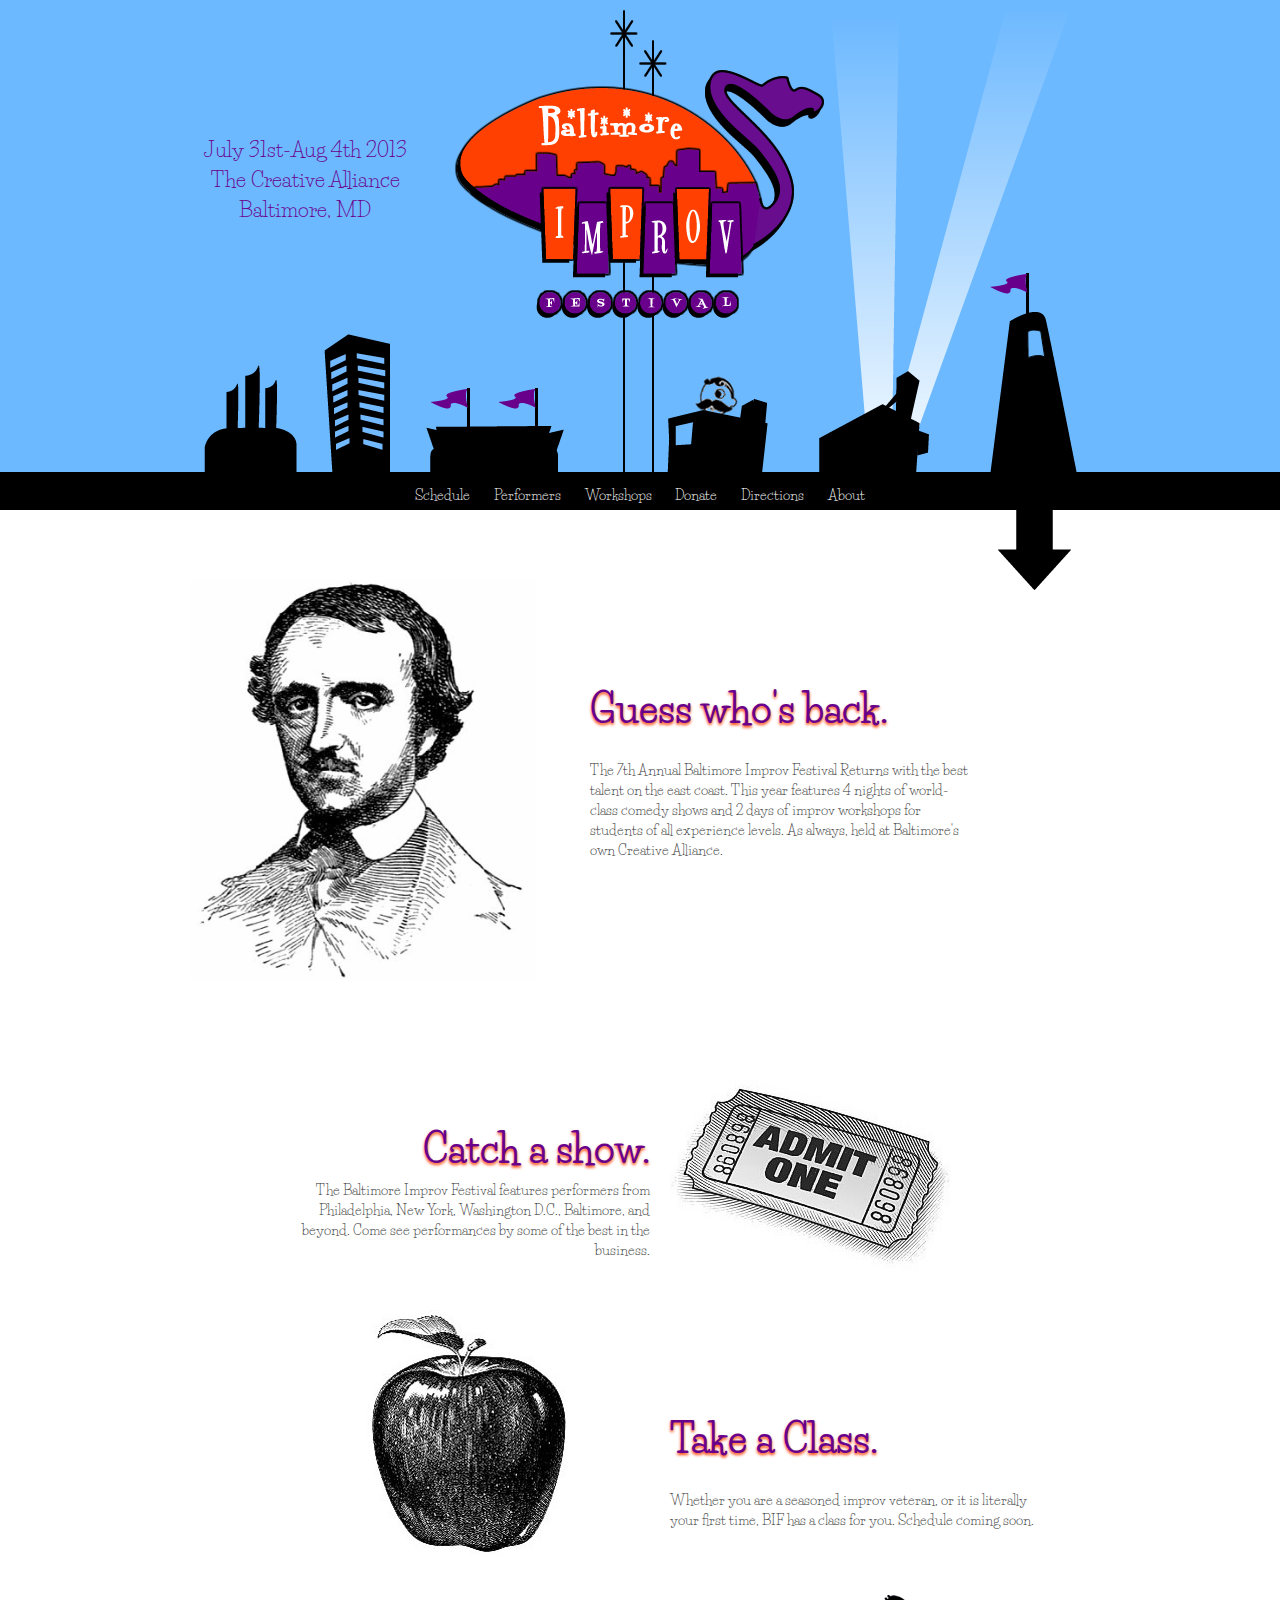
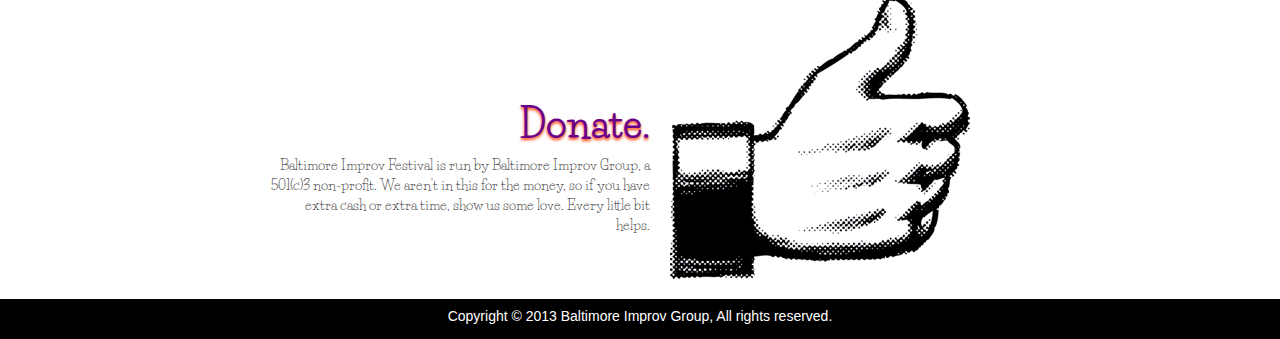
==== index.html @ c58a4d20 "got the real images." ====
<!DOCTYPE html>
<html lang="en">
  <head>
    <meta charset="utf-8">
    <title>Baltimore Improv Festival</title>
    <meta name="viewport" content="width=device-width, initial-scale=1.0, user-scalable=no">
    <meta name="description" content="Baltimore Improv Festival.">
    <meta name="author" content="Matthew McCall">

      <!--Style Sheets.-->
    <link href="./css/festival.css" rel="stylesheet">
    <link href="./css/bootstrap.min.css" rel="stylesheet">
    <link href='http://fonts.googleapis.com/css?family=Life+Savers' rel='stylesheet' type='text/css'>

      <!-- HTML5 shim, for IE6-8 support of HTML5 elements -->
    <!--[if lt IE 9]>
      <script src="./js/html5shiv.js"></script>
    <![endif]-->

      <!-- Fav and touch icons -->
    <link rel="apple-touch-icon-precomposed" sizes="144x144" href="../ico/apple-touch-icon-144-precomposed.png">
    <link rel="apple-touch-icon-precomposed" sizes="114x114" href="../ico/apple-touch-icon-114-precomposed.png">
    <link rel="apple-touch-icon-precomposed" sizes="72x72" href="../ico/apple-touch-icon-72-precomposed.png">
    <link rel="apple-touch-icon-precomposed" href="../ico/apple-touch-icon-57-precomposed.png">
    <link rel="shortcut icon" href="./ico/favicon.png">
  </head>
  <body>
  <!--Header Stub for jQuery include.-->
  <div id="header"></div>
    <!--Body.-->
    <div id="fb-content" class="container">
      <div class="row">
        <div class="span5">
          <img src="./img/poe.jpg" class="festivalImage">
        </div>
        <div class="span5 festivalContent">
          <h1>Guess who's back.</h1>
          </br>
          <p>The 7th Annual Baltimore Improv Festival Returns with the best talent on the east coast.  This year features 4 nights of world-class comedy shows and 2 days of improv workshops for students of all experience levels.  As always, held at Baltimore's own Creative Alliance.</p>
        </div>
      </div>
      <div class="row">
        <div class="span5 offset1 festivalContent shiftRight">
          <h1>Catch a show.</h1>
          <p>The Baltimore Improv Festival features performers from Philadelphia, New York, Washington D.C., Baltimore, and beyond.  Come see performances by some of the best in the business.</p>
        </div>
        <div class="span5">
          <img src="./img/ticket.jpg" class="festivalImage">
        </div>
      </div>
    <div class="row">
      <div class="span4 offset2">
          <img src="./img/apple.jpg" class="festivalImage">
      </div>
      <div class="span5 festivalContent">
        <h1>Take a Class.</h1>
        </br>
        <p>Whether you are a seasoned improv veteran, or it is literally your first time, BIF has a class for you.  Schedule coming soon.</p>
      </div>
    </div>
          <div class="row">
        <div class="span5 offset1 festivalContent shiftRight">
          <h1>Donate.</h1>
          <p>Baltimore Improv Festival is run by Baltimore Improv Group, a 501(c)3 non-profit.  We aren't in this for the money, so if you have extra cash or extra time, show us some love.  Every little bit helps.</p>
        </div>
        <div class="span5">
          <img src="./img/thumb.jpg" class="festivalImage">
        </div>
      </div>
    </div>

    <!--Footer Stub for jQuery include.-->
    <div id="footer"></div>

    <!--Scripts.-->
    <script src="./js/jquery-1.9.1.min.js"></script>
    <script src="./js/jquery-ui.js"></script>
    <script src="./js/bootstrap.min.js"></script>
    <script>
      $('#header').load("./common/header.html");
      $('#footer').load("./common/footer.html");
    </script>
  </div>
</div>
  </body>
</html>
---- css/festival.css ----
/* Custom CSS Layered onto Twitter Bootstrap. */

body {
	margin: 0px;
}

.fh {
	background-color: rgb(109, 185, 255);
}

.scheduleButton {
	width: 90%;
}

.scheduleHeader td h4{
	text-align: center;
}

.ticketInformation {
	margin-top: 100px;
	text-align: right;
}

.performerContent .calendarTime {
	padding: 20px;
}

#fh-home {
	height: 500px;
	min-width: 900px;
	margin: 0;
	padding: 10px 0 0 0;
	background-image: url('../img/hdr_logo.png');
	background-repeat: no-repeat;
	background-position: center bottom;
}

#fh-content {
	width: 900px;
}

#fh-home-inner {
	width: 100%;
	min-height: 500px;
	background-image:  url('../img/hdr_menubar.png');
	background-repeat: repeat-x;
	background-position: center bottom;
}

#fh-home-lights {
	width: 900px;
	min-height: 500px;
	margin: 0 auto;
	background-image:  url('../img/hdr_lights.png');
	background-repeat: no-repeat;
	background-position: 97% 0%;
}

#fh-home-content {
	width: 900px;
	min-height: 500px;
	margin: 0 auto;
	background-image:  url('../img/hdr_buildings.png');
	background-repeat: no-repeat;
	background-position: center bottom;
}

#fb-content {
	min-height: 300px;
}

#fh-home-lead {
	margin: 125px 0;
	height:100px;
	width: 230px;
	float:left;
	font-family: 'Life Savers', cursive;
	text-align: center;
	color: #69008C;
}

#fh-home-link {
	position:absolute;
	width: 400px;
	height:200px;
	margin: 75px 0 0 250px;

}

#fh-home-navigation {
	text-align: center;
	vertical-align: bottom;
	padding-top: 475px;
	bottom: 0;
}

#fh-home-navigation a {
	color: rgb(255,255,255);
	margin: 0 10px;
	font-family: 'Life Savers', cursive;
}

.announcement {
	font-size: 60px;
	text-align: center;
	margin-top: 40px;
}

.ff {
	width: 100%;
	min-height: 40px;
	background-color: rgb(0,0,0);
	text-align: center;
}

.ff #copyright {
	color: rgb(255,255,255);
	line-height: 2.5em;
}

.ff #copyright a, .ff #copyright a:hover {
	color:rgb(255,255,255);

}

/*Image Styling

.festivalImageFrame {
	background-image: url('../img/img_frame.png');
	background-repeat: no-repeat;
	background-position: center;
	width: 420px;
	margin: 0 auto;
}

.festivalImage {
	width: 360px;
	height: 270px;
	padding:30px;
}*/

.festivalImage {
	max-width: 400px;
	max-height: 400px;
}

/*Content Styling*/

.container {
	padding-top:50px;
	background-image: url('../img/arrow.png');
	background-repeat: no-repeat;
	background-position: right top;
}

.row {
	padding: 20px;
}

.festivalContent {
	margin-top: 100px;
	font-family: 'Life Savers', cursive;
}

.festivalContent h1 {
	font-weight: bold;
	text-shadow: 0px 2px 3px #FF4000;
	color: #69008C;
}

.performerContent {
	font-family: 'Life Savers', cursive;	
}

.performerContent h1 {
	font-weight: bold;
	text-shadow: 0px 2px 3px #FF4000;
	color: #69008C;
}


.performerImage {
	min-width: 200px;
	max-width: 400px;
	border: black;
	border-style: solid;
	border-width: 10px;
	box-shadow: 1px 2px 3px #FF4000;
}
/*Used to change text alignment.*/

.shiftRight {
	text-align: right;
}
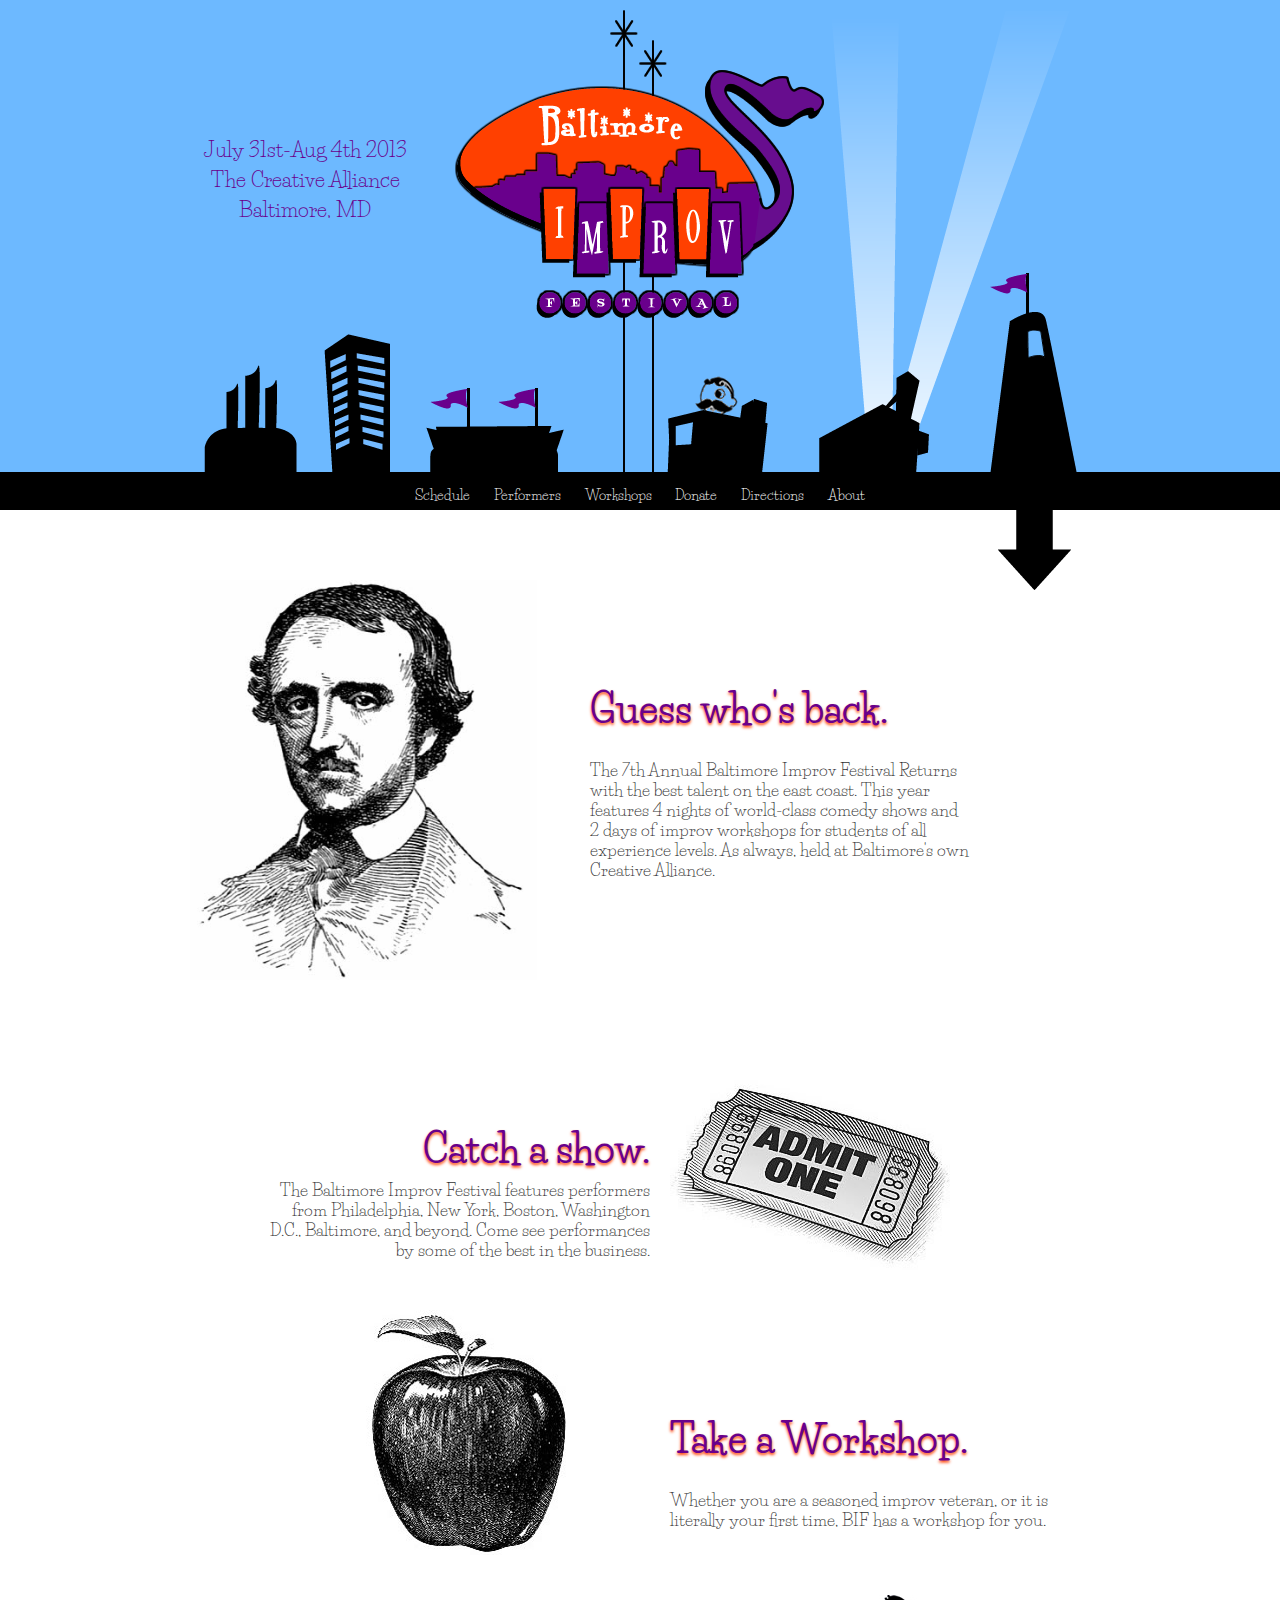
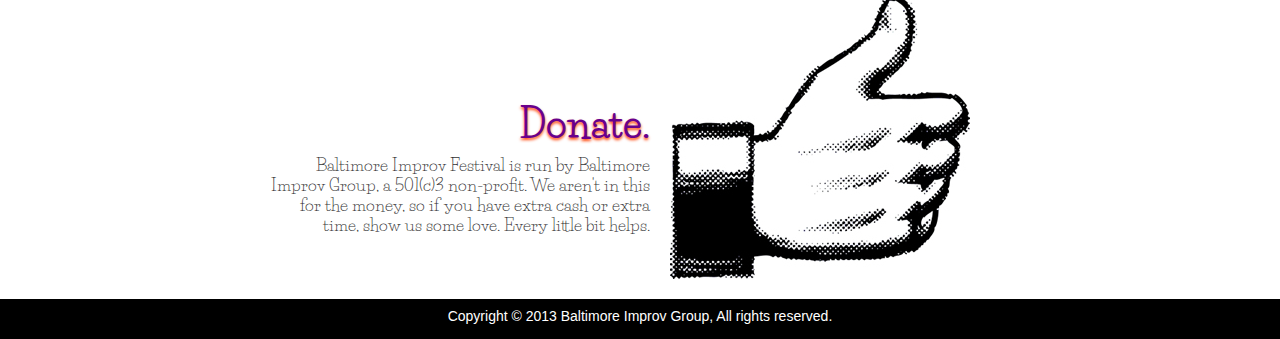
==== commit 3b820ed3: "content tweaks, increased size for better readability." ====
--- a/index.html
+++ b/index.html
@@ -42,7 +42,7 @@
       <div class="row">
         <div class="span5 offset1 festivalContent shiftRight">
           <h1>Catch a show.</h1>
-          <p>The Baltimore Improv Festival features performers from Philadelphia, New York, Washington D.C., Baltimore, and beyond.  Come see performances by some of the best in the business.</p>
+          <p>The Baltimore Improv Festival features performers from Philadelphia, New York, Boston, Washington D.C., Baltimore, and beyond.  Come see performances by some of the best in the business.</p>
         </div>
         <div class="span5">
           <img src="./img/ticket.jpg" class="festivalImage">
@@ -53,9 +53,9 @@
           <img src="./img/apple.jpg" class="festivalImage">
       </div>
       <div class="span5 festivalContent">
-        <h1>Take a Class.</h1>
+        <h1>Take a Workshop.</h1>
         </br>
-        <p>Whether you are a seasoned improv veteran, or it is literally your first time, BIF has a class for you.  Schedule coming soon.</p>
+        <p>Whether you are a seasoned improv veteran, or it is literally your first time, BIF has a workshop for you.</p>
       </div>
     </div>
           <div class="row">
--- a/css/festival.css
+++ b/css/festival.css
@@ -167,6 +167,15 @@
 	text-shadow: 0px 2px 3px #FF4000;
 	color: #69008C;
 }
+
+.festivalContent p {
+	font-size: 1.2em;
+}
+
+.performerContent p, td {
+	font-size: 1.2em;
+}
+
 
 .performerContent {
 	font-family: 'Life Savers', cursive;	
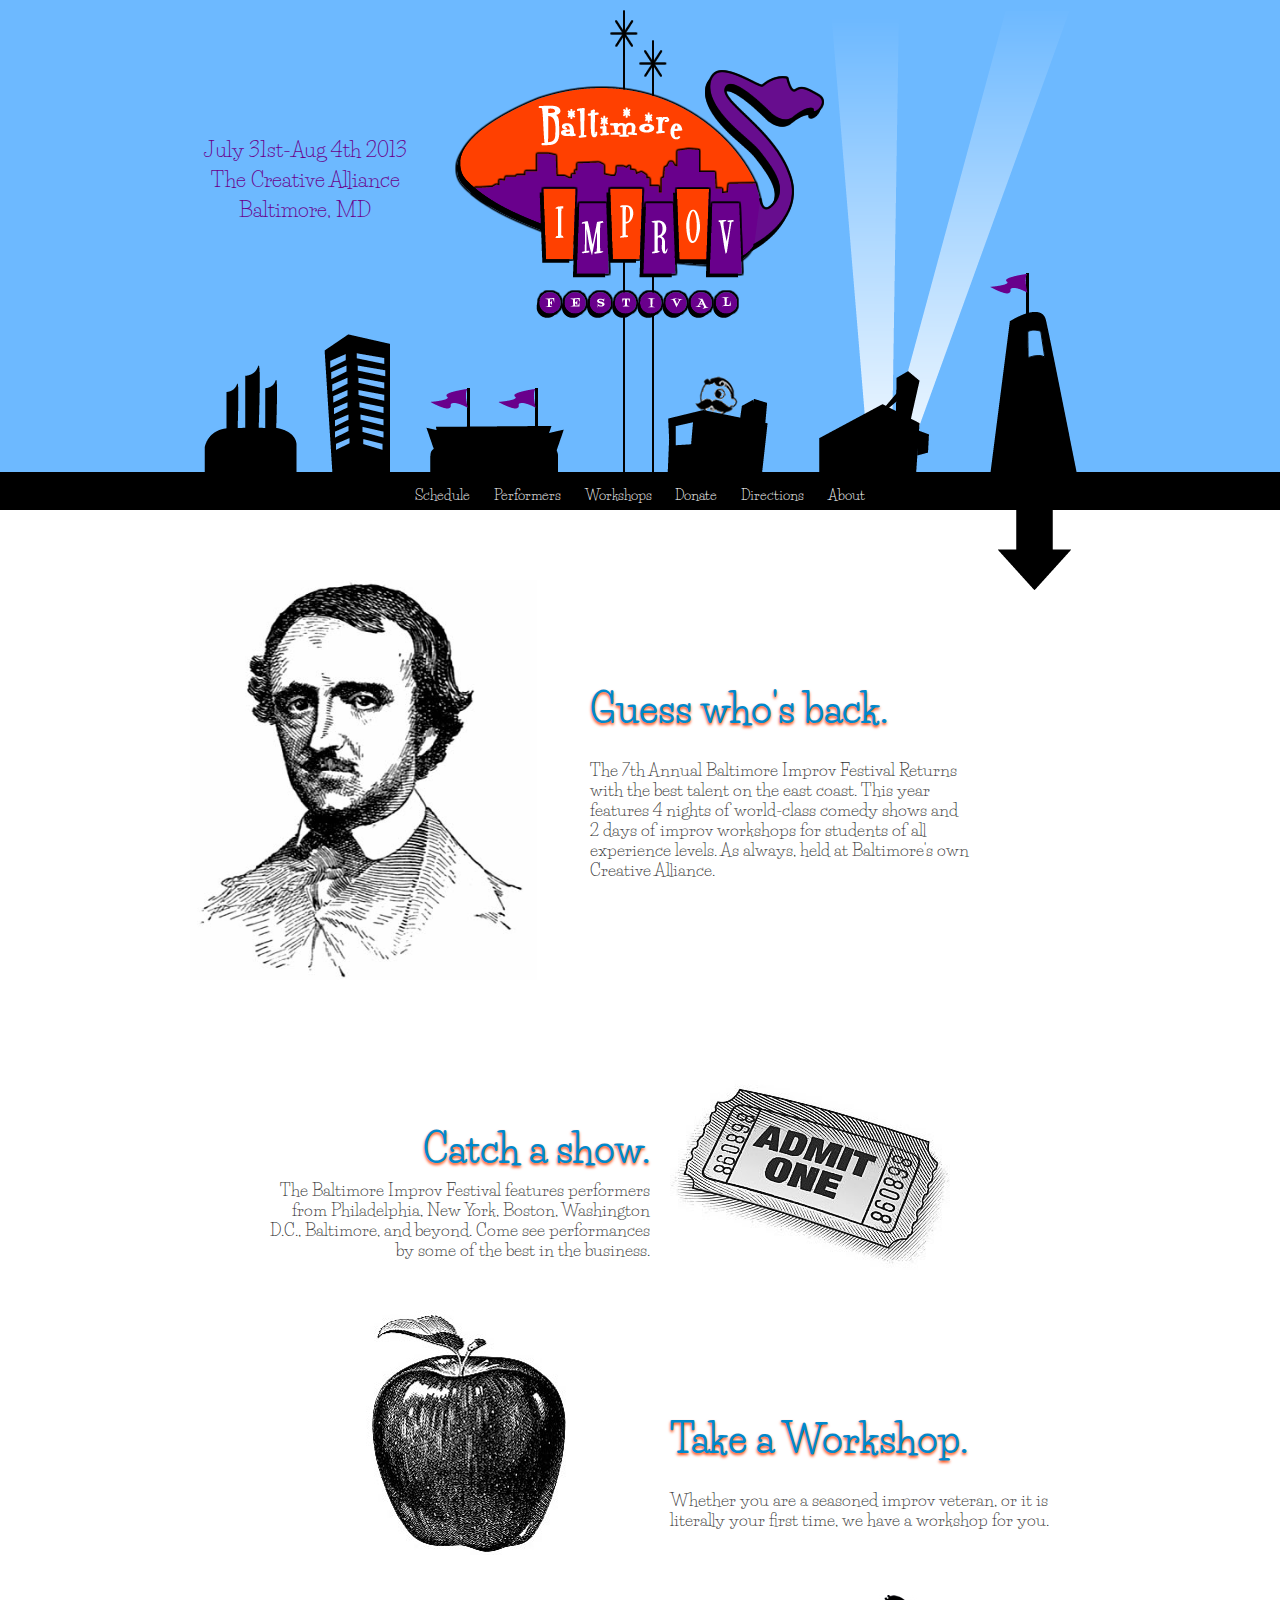
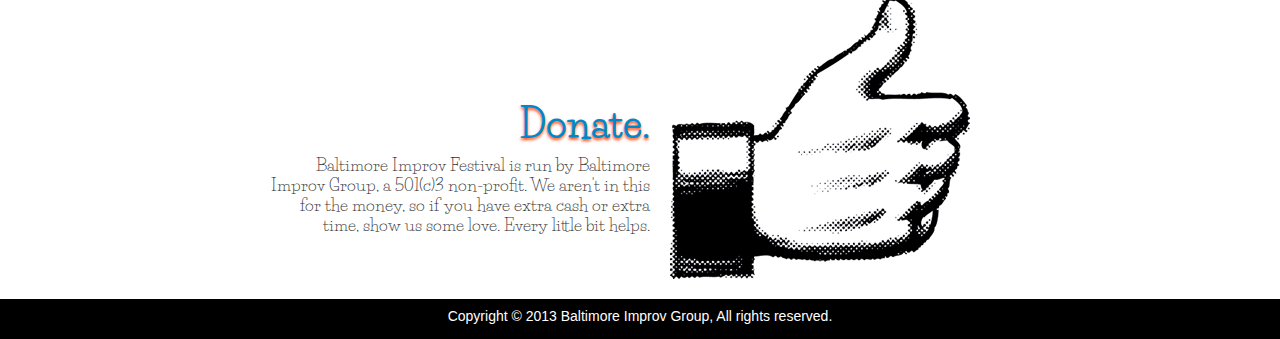
==== commit 94763bdc: "Added workshop registration, some content fixes." ====
--- a/index.html
+++ b/index.html
@@ -34,14 +34,14 @@
           <img src="./img/poe.jpg" class="festivalImage">
         </div>
         <div class="span5 festivalContent">
-          <h1>Guess who's back.</h1>
+          <h1><a href="./about/index.html" alt="About">Guess who's back.</a></h1>
           </br>
           <p>The 7th Annual Baltimore Improv Festival Returns with the best talent on the east coast.  This year features 4 nights of world-class comedy shows and 2 days of improv workshops for students of all experience levels.  As always, held at Baltimore's own Creative Alliance.</p>
         </div>
       </div>
       <div class="row">
         <div class="span5 offset1 festivalContent shiftRight">
-          <h1>Catch a show.</h1>
+          <h1><a href="./schedule/index.html" alt="Schedule">Catch a show.</a></h1>
           <p>The Baltimore Improv Festival features performers from Philadelphia, New York, Boston, Washington D.C., Baltimore, and beyond.  Come see performances by some of the best in the business.</p>
         </div>
         <div class="span5">
@@ -53,14 +53,14 @@
           <img src="./img/apple.jpg" class="festivalImage">
       </div>
       <div class="span5 festivalContent">
-        <h1>Take a Workshop.</h1>
+        <h1><a href="./workshops/index.html" alt="Workshops">Take a Workshop.</a></h1>
         </br>
-        <p>Whether you are a seasoned improv veteran, or it is literally your first time, BIF has a workshop for you.</p>
+        <p>Whether you are a seasoned improv veteran, or it is literally your first time, we have a workshop for you.</p>
       </div>
     </div>
           <div class="row">
         <div class="span5 offset1 festivalContent shiftRight">
-          <h1>Donate.</h1>
+          <h1><a href="./donate/index.html" alt="Donate">Donate.</a></h1>
           <p>Baltimore Improv Festival is run by Baltimore Improv Group, a 501(c)3 non-profit.  We aren't in this for the money, so if you have extra cash or extra time, show us some love.  Every little bit helps.</p>
         </div>
         <div class="span5">
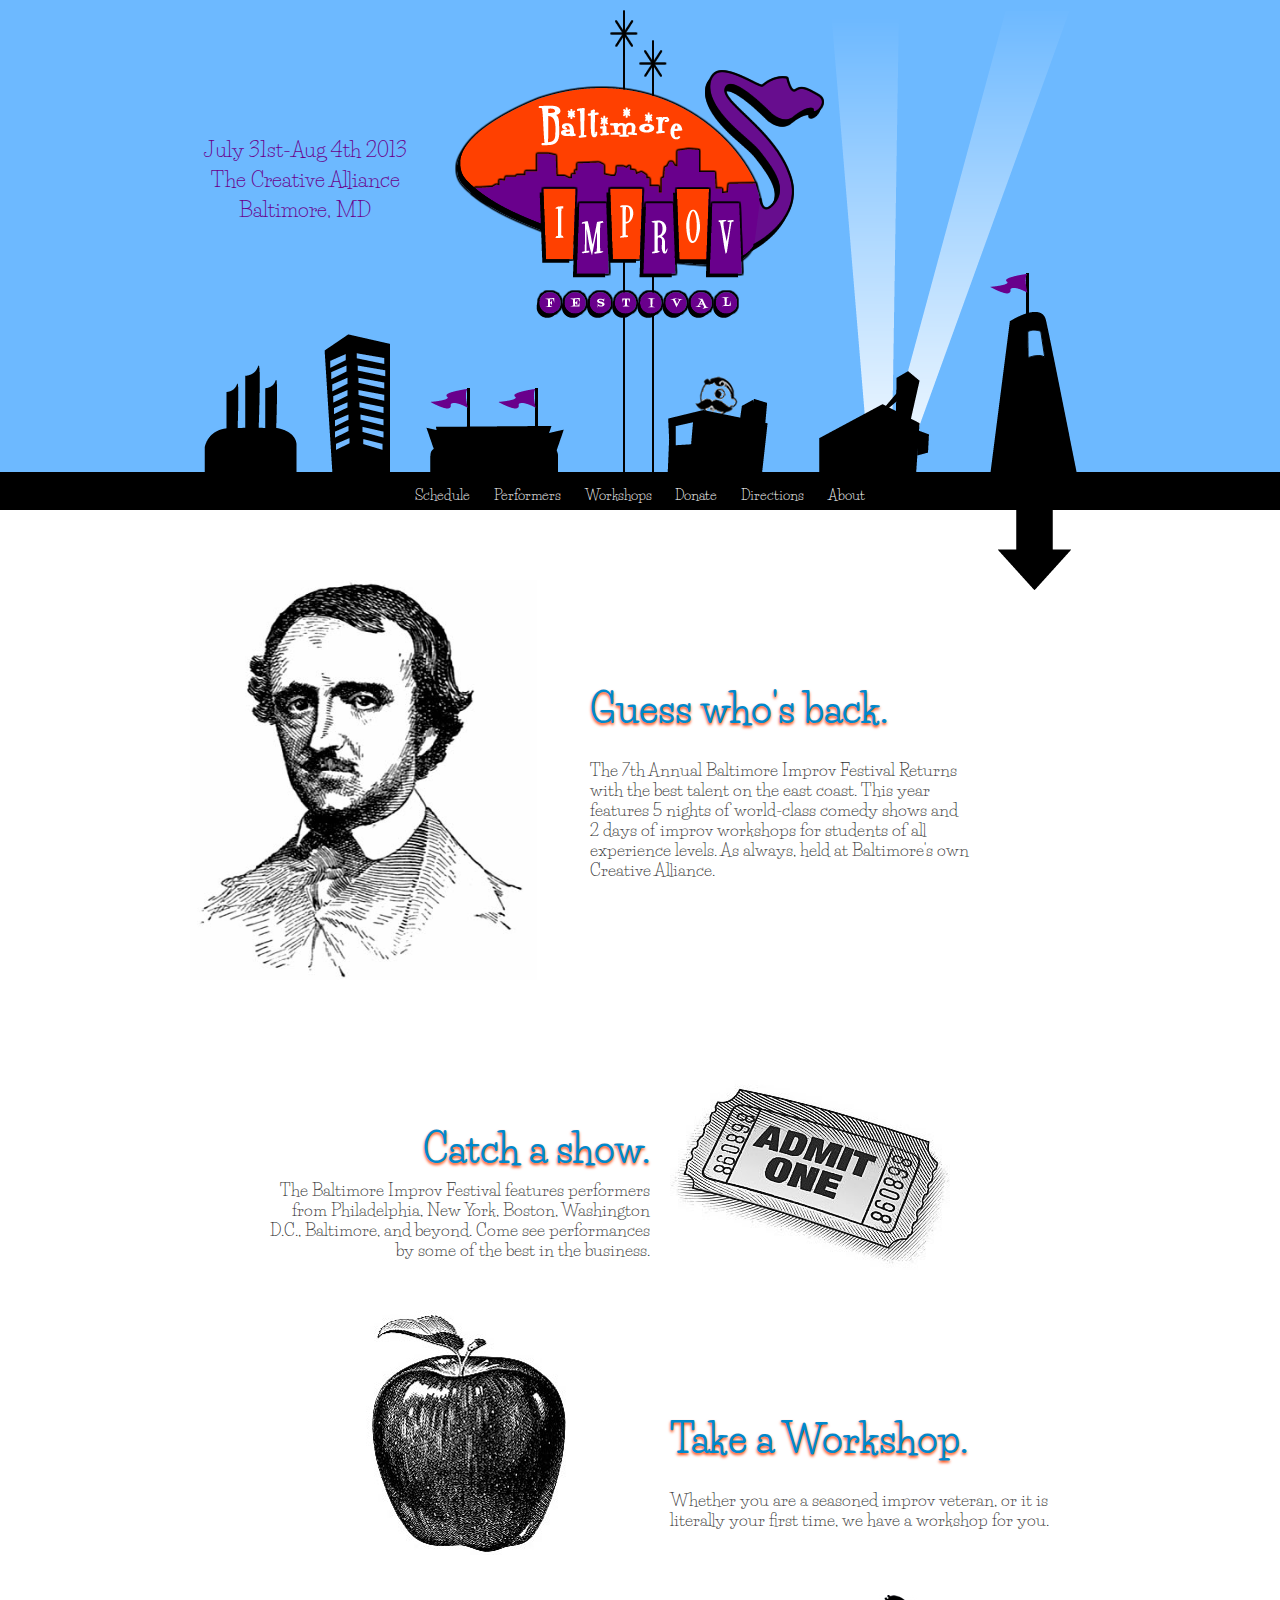
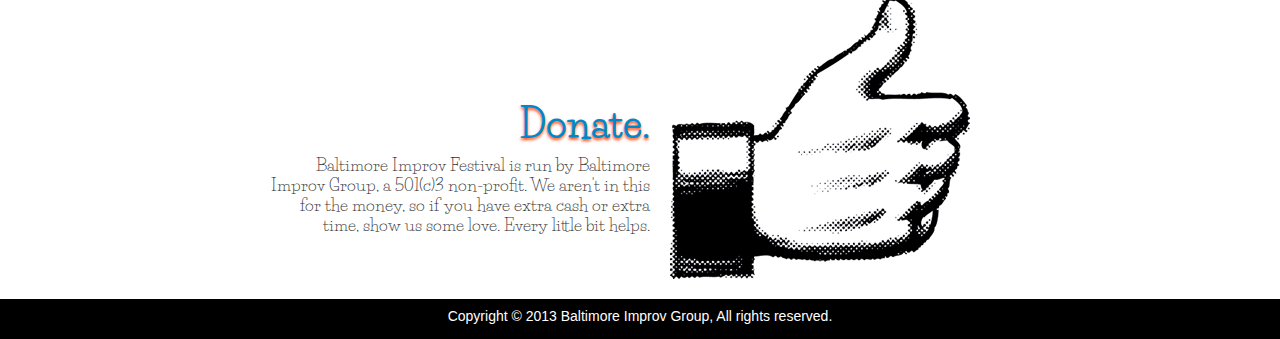
==== commit 6d7d0e53: "Fixed Gus bio, duration on homepage." ====
--- a/index.html
+++ b/index.html
@@ -3,7 +3,6 @@
   <head>
     <meta charset="utf-8">
     <title>Baltimore Improv Festival</title>
-    <meta name="viewport" content="width=device-width, initial-scale=1.0, user-scalable=no">
     <meta name="description" content="Baltimore Improv Festival.">
     <meta name="author" content="Matthew McCall">
 
@@ -18,11 +17,11 @@
     <![endif]-->
 
       <!-- Fav and touch icons -->
-    <link rel="apple-touch-icon-precomposed" sizes="144x144" href="../ico/apple-touch-icon-144-precomposed.png">
+    <!--<link rel="apple-touch-icon-precomposed" sizes="144x144" href="../ico/apple-touch-icon-144-precomposed.png">
     <link rel="apple-touch-icon-precomposed" sizes="114x114" href="../ico/apple-touch-icon-114-precomposed.png">
     <link rel="apple-touch-icon-precomposed" sizes="72x72" href="../ico/apple-touch-icon-72-precomposed.png">
-    <link rel="apple-touch-icon-precomposed" href="../ico/apple-touch-icon-57-precomposed.png">
-    <link rel="shortcut icon" href="./ico/favicon.png">
+    <link rel="apple-touch-icon-precomposed" href="../ico/apple-touch-icon-57-precomposed.png">-->
+    <link rel="shortcut icon" href="./ico/boh.ico">
   </head>
   <body>
   <!--Header Stub for jQuery include.-->
@@ -36,7 +35,7 @@
         <div class="span5 festivalContent">
           <h1><a href="./about/index.html" alt="About">Guess who's back.</a></h1>
           </br>
-          <p>The 7th Annual Baltimore Improv Festival Returns with the best talent on the east coast.  This year features 4 nights of world-class comedy shows and 2 days of improv workshops for students of all experience levels.  As always, held at Baltimore's own Creative Alliance.</p>
+          <p>The 7th Annual Baltimore Improv Festival Returns with the best talent on the east coast.  This year features 5 nights of world-class comedy shows and 2 days of improv workshops for students of all experience levels.  As always, held at Baltimore's own Creative Alliance.</p>
         </div>
       </div>
       <div class="row">
@@ -80,6 +79,16 @@
       $('#header').load("./common/header.html");
       $('#footer').load("./common/footer.html");
     </script>
+    <!--Google Analytics.-->
+    <script>
+      (function(i,s,o,g,r,a,m){i['GoogleAnalyticsObject']=r;i[r]=i[r]||function(){
+      (i[r].q=i[r].q||[]).push(arguments)},i[r].l=1*new Date();a=s.createElement(o),
+      m=s.getElementsByTagName(o)[0];a.async=1;a.src=g;m.parentNode.insertBefore(a,m)
+      })(window,document,'script','//www.google-analytics.com/analytics.js','ga');
+
+      ga('create', 'UA-42250642-1', 'baltimoreimprovfestival.org');
+      ga('send', 'pageview');
+    </script>
   </div>
 </div>
   </body>
